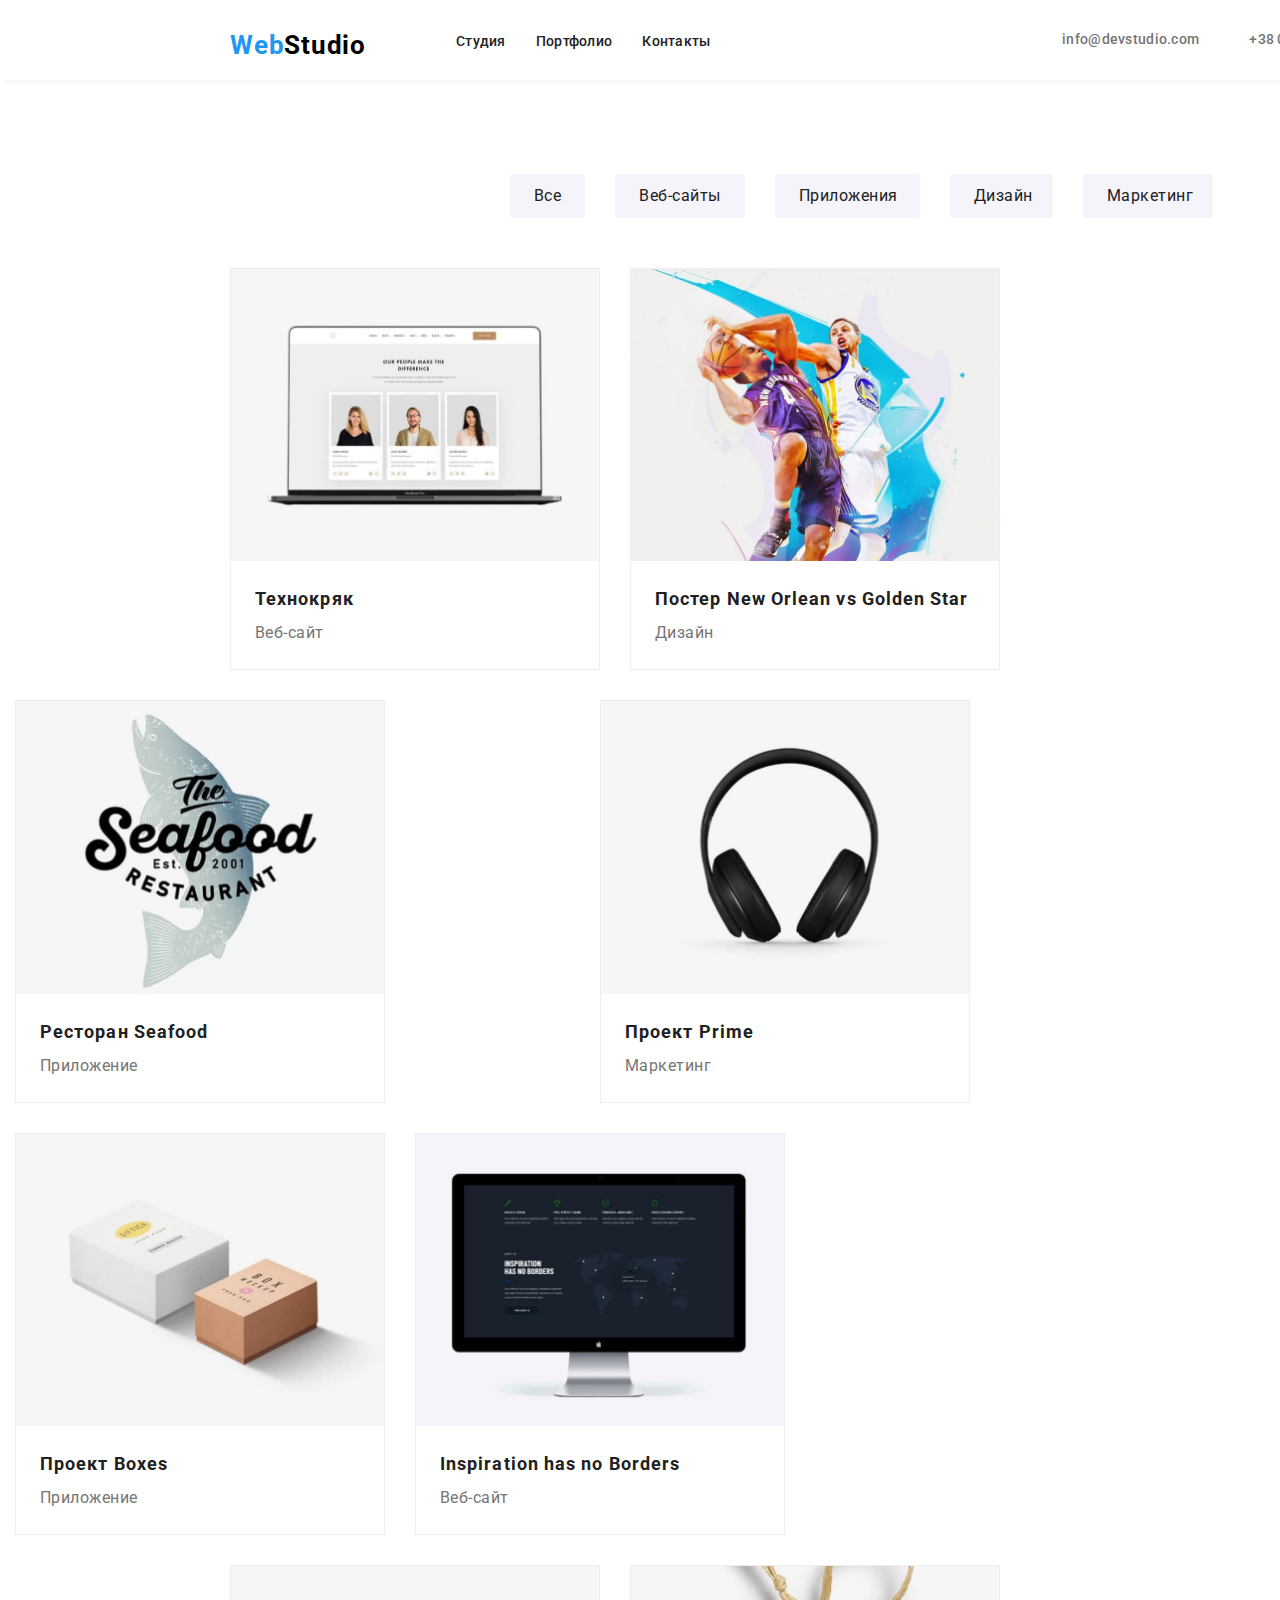
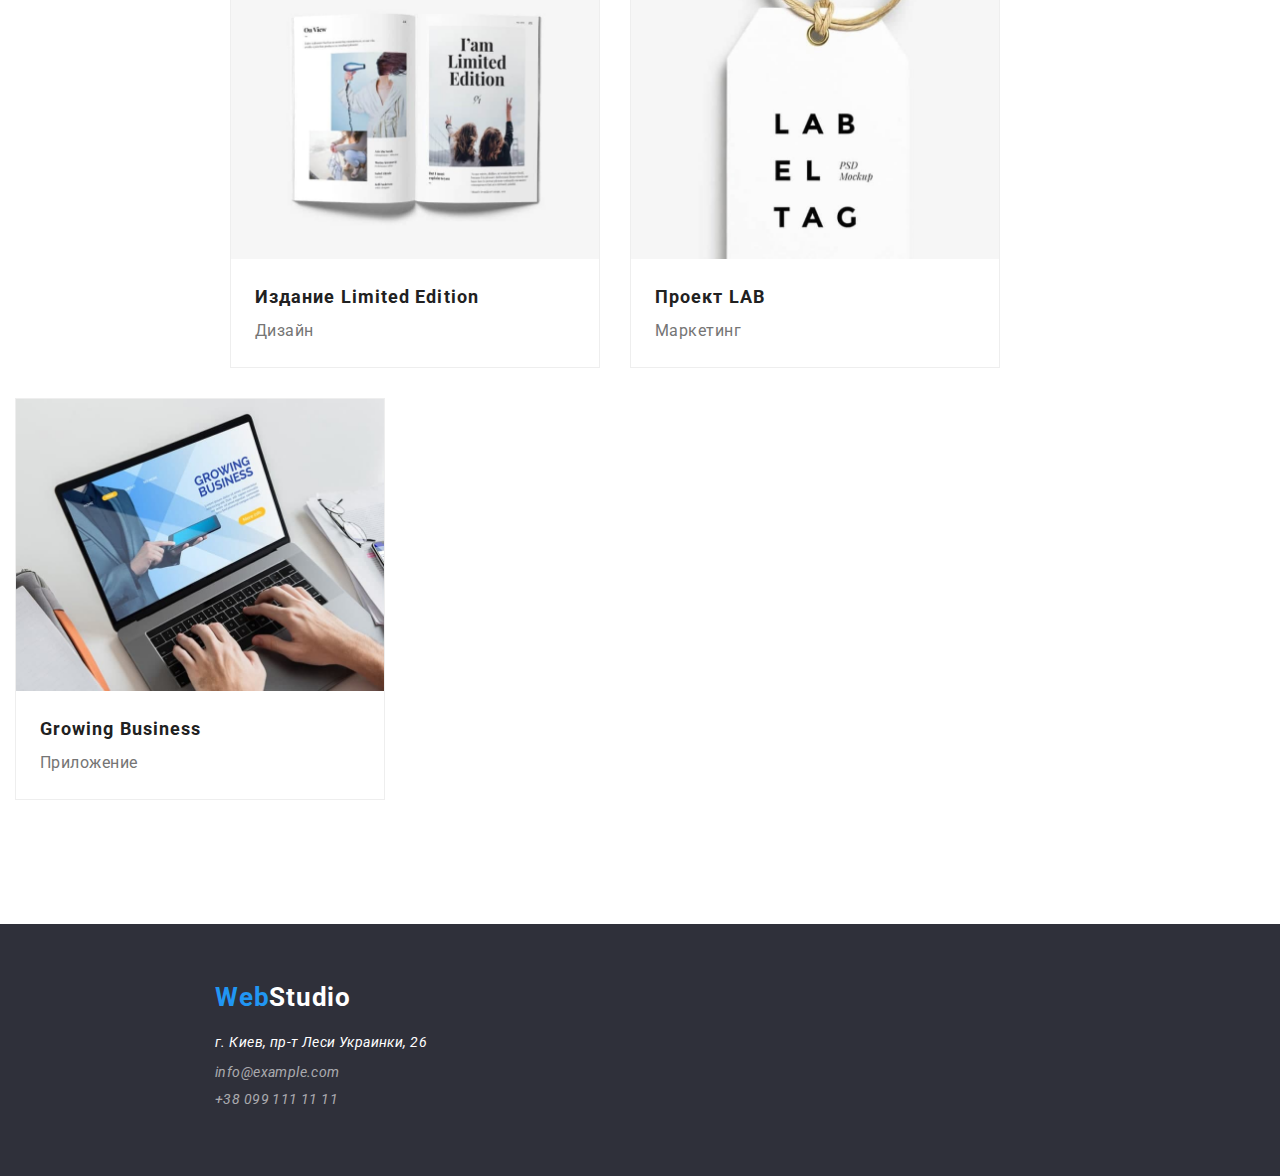
==== portfolio.html @ e4163671 "Add files via upload" ====
<!DOCTYPE html>
<html lang="en">
    <head>
        <meta charset="UTF-8">
        <meta http-equiv="X-UA-Compatible" content="IE=edge">
        <meta name="viewport" content="width=device-width, initial-scale=1.0">
        <title>Portfolio</title>
        <style>
            * {
            padding: 0;
            margin: 0;
            }
        </style>
        <link rel="preconnect" href="https://fonts.googleapis.com">
        <link rel="preconnect" href="https://fonts.gstatic.com" crossorigin>
        <link href="https://fonts.googleapis.com/css2?family=Roboto:wght@100;300;400;500;700;900&display=swap" rel="stylesheet">
        <link rel="stylesheet" href="css/modern-normalize.css">
        <link rel="stylesheet" href="css/style.css">
    </head>
<body>
    <header class="boxshadow">
    <div class="container">
        <nav class="flexwrap">
            <a class="webstudio" href="/">Web<span class="studio">Studio</span></a>

            <ul class="linki tocki flexwrap concatst-ost">
                <li class="li-ots"><a class="linki text-razmer" href="./index.html">Студия</a></li>
                <li class="li-ots"><a class="linki text-razmer" href="./portfolio.html">Портфолио</a></li>
                <li class="li-ots"><a class="linki text-razmer" href="">Контакты</a></li>
            </ul>

        <ul class="telmail flexwrap tocki concatst">
            <li class="li-ots-2"><a class="telmail text" href="mailto:info@devstudio.com">info@devstudio.com</a></li>
            <li class="li-ots-2"><a class="telmail text" href="tel:+380961111111">+38 096 111 11 11</a></li>
            </ul>
        </nav>
    </div>
    </header>
    <main>
        <!--кнопки-->
        <section class="section">
        <div class="container">
            <ul class="tocki flexwrap pad-knopki">
                <li><button class="text-button text-button-0" type="button">Все</button></li>
                <li><button class="text-button text-button-1" type="button">Веб-сайты</button></li>
                <li><button class="text-button text-button-2" type="button">Приложения</button></li>
                <li><button class="text-button text-button-3" type="button">Дизайн</button></li>
                <li><button class="text-button text-button-4" type="button">Маркетинг</button></li>
            </ul>
            <!--портфолио-->
            <ul class="tocki-1 flex-container">
                <li class="box flex-element">
                    <img src="./images/project-1.jpg" alt="изображения сайта" width="370">
                    <div class="ots-4">
                    <h2 class="zag">Технокряк</h2>
                    <p class="opis">Веб-сайт</p>
                    </div>
                </li>

                <li class="box flex-element">
                    <img src="./images/project-2.jpg" alt="изображения сайта" width="370">
                    <div class="ots-4">
                    <h2 class="zag">Постер New Orlean vs Golden Star</h2>
                    <p class="opis">Дизайн</p>
                    </div>
                </li>

                <li class="box flex-element">
                    <img src="./images/project-3.jpg" alt="изображения сайта" width="370">
                    <div class="ots-4">
                    <h2 class="zag">Ресторан Seafood</h2>
                    <p class="opis">Приложение</p>
                    </div>
                </li>

                <li class="box flex-element">
                    <img src="./images/project-4.jpg" alt="изображения сайта" width="370">
                    <div class="ots-4">
                    <h2 class="zag">Проект Prime</h2>
                    <p class="opis">Маркетинг</p>
                    </div>
                </li>

                <li class="box flex-element">
                    <img src="./images/project-5.jpg" alt="изображения сайта" width="370">
                    <div class="ots-4">
                    <h2 class="zag">Проект Boxes</h2>
                    <p class="opis">Приложение</p>
                    </div>
                </li>

                <li class="box flex-element">
                    <img src="./images/project-6.jpg" alt="изображения сайта" width="370">
                    <div class="ots-4">
                    <h2 class="zag">Inspiration has no Borders</h2>
                    <p class="opis">Веб-сайт</p>
                    </div>
                </li>

                
                <li class="box flex-element">
                    <img src="./images/project-7.jpg" alt="изображения сайта" width="370">
                    <div class="ots-4">
                    <h2 class="zag">Издание Limited Edition</h2>
                    <p class="opis">Дизайн</p>
                    </div>
                </li>

                <li class="box flex-element">
                    <img src="./images/project-8.jpg" alt="изображения сайта" width="370">
                    <div class="ots-4">
                    <h2 class="zag">Проект LAB</h2>
                    <p class="opis">Маркетинг</p>
                    </div>
                </li>

                <li class="box flex-element">
                    <img src="./images/project-9.jpg" alt="изображения сайта" width="370">
                    <div class="ots-4">
                    <h2 class="zag">Growing Business</h2>
                    <p class="opis">Приложение</p>
                    </div>
                </li>
            </ul>
        </div>
        </section>
    </main>
    <footer>
        <div class="textfooter">
            <a class="webstudio-1" href="/">Web<span class="studio-white">Studio</span></a>
            <address>
                <ul class="tocki">
                    <li class="ots-11"><a class="adress" href="https://www.google.com/maps/place/%D0%B1%D1%83%D0%BB.+%D0%9B%D0%B5%D1%81%D0%B8+%D0%A3%D0%BA%D1%80%D0%B0%D0%B8%D0%BD%D0%BA%D0%B8,+26,+%D0%9A%D0%B8%D0%B5%D0%B2,+02000">г. Киев, пр-т Леси Украинки, 26</a></li>
                    <li class="ots-11"><a class="telmail-futer" href="mailto:info@example.com">info@example.com</a></li>
                    <li class="ots-11"><a class="telmail-futer" href="tel:+380991111111">+38 099 111 11 11</a></li>
                </ul>
            </address>
        </div>
        </footer>
</body>
</html>
---- css/style.css ----
body {
    font-family: 'Roboto', sans-serif;
    color :black;
    margin: 0px;
}

.linki {
    color: #212121; /* Цвет обычной ссылки */ 
    text-decoration: none; /* Убираем подчёркивание у ссылок */
   }
.linki:hover {
    color: #2196F3; /* Цвет ссылки при наведении */ 
    }

.telmail,
.telmail text {
    font-weight: 500;
    font-size: 14px;
    line-height: 1;
    letter-spacing: 0.02em;
    text-decoration: none;
    color: #757575;
}

.tocki {
    list-style-type: none;
}

.webstudio {
    text-decoration: none;    
    font-weight: bold;
    font-size: 26px;
    line-height: 1;
    letter-spacing: 0.03em;
    color: #2196F3;
    padding-bottom: 25px;
}

.studio {
    color: black;
}

.navigat {
    margin-left: 93px;
}

.text-razmer {
    font-style: normal;
    font-weight: 500;
    font-size: 14px;
    line-height: 1;
    letter-spacing: 0.02em;    
    color: #212121;
}

.text-button {
    left: 576px;
    top: 174px;
    background: #F5F4FA;
    border-radius: 4px;
    font-size: 16px;
    line-height: 2;
    text-align: center;
    letter-spacing: 0.03em;
    color: #212121;
    cursor: pointer;
    border: none;
    padding-top: 6px;
    padding-bottom: 6px;
    padding-left: 24px;
    padding-right: 24px;
}

.text-button:hover {
    color: white;
    background:#2196F3 ;
}


.zag {
    font-size: 18px;
    line-height: 2;
    letter-spacing: 0.06em;
    color: #212121;
    padding-left: 24px;
}

.opis {
    font-style: normal;
    font-weight: normal;
    font-size: 16px;
    line-height: 2;
    letter-spacing: 0.03em;
    color: #757575;
    padding-left: 24px;
}

.mid {
    text-align: center;
    align-items: center;
}

.box {
    background: #FFFFFF;
    border: 1px solid #EEEEEE;
    box-sizing: border-box;
    width: 370px;
    left: 215px;
    top: 696px;
    margin-right : 30px;
    margin-bottom: 30px;
}

.box:nth-child(1) {
    margin-left: 215px;
}

.box:nth-child(4) {
    margin-left: 215px;
}

.box:nth-child(7) {
    margin-left: 215px;
}

.adress {
    font-size: 14px;
    line-height: 24px;
    letter-spacing: 0.03em;
    text-decoration: none;
    color: #FFFFFF;
}

header {
    width: 1600px;
    height: 80px;
    left: 0px;
    top: 0px;
    background: #FFFFFF;
}


footer {
    width: 1600px;
    height: 252px;
    left: 0px;
    background: #2F303A;
    padding-left: 215px;
    padding-top: 60px;
}

.studio-white {
    color: white;
}

.telmail-futer {
    font-size: 14px;
    line-height: 1;
    letter-spacing: 0.03em;
    color: rgba(255, 255, 255, 0.6);
    text-decoration: none;
}

.fon-knopki {
    max-width: 1600px;
    left: 0px;
    top: 80px;
    background: #2F303A;
    padding-top: 200px;
    padding-bottom: 200px;
}

.text-knopki {
    font-weight: 900;
    font-size: 44px;
    line-height: 1;
    text-align: center;
    letter-spacing: 0.06em;
    text-transform: uppercase;
    color: white;
    margin: 0px;
}

.button-index {
    background: #2196F3;
    box-shadow: 0px 4px 4px rgba(0, 0, 0, 0.15);
    border-radius: 4px;
    font-size: 16px;
    line-height: 2;
    letter-spacing: 0.06em;
    color: #FFFFFF;
    width: 200px;
    height: 50px;
    cursor: pointer;
    margin-top: 30px;
}

.text-plus {
    font-size: 14px;
    line-height: 1;
    letter-spacing: 0.03em;
    text-transform: uppercase;
    color: #212121;
    width: 270px;
}

.text-plus-opis {
    font-size: 14px;
    line-height: 1;
    letter-spacing: 0.03em;
    color: #757575;
    width: 270px;
    padding-right: 30px;

}

.text-zanimaemsya {
    font-size: 36px;
    line-height: 1;
    text-align: center;
    letter-spacing: 0.03em;
    color: #212121;
    margin: 0 auto;
    margin-bottom: 50px;
}

.name {
    font-size: 16px;
    line-height: 1;
    text-align: center;
    letter-spacing: 0.03em;
    color: #212121;
    padding-bottom: 10px;
}

.work {
    font-size: 16px;
    line-height: 1;
    text-align: center;
    letter-spacing: 0.03em;
    color: #757575;
}

.box-1 {
    width: 270px;
    left: 215px;
    top: 1635px;
    background: #FFFFFF;
    box-shadow: 0px 1px 3px rgba(0, 0, 0, 0.12), 0px 1px 1px rgba(0, 0, 0, 0.14), 0px 2px 1px rgba(0, 0, 0, 0.2);
    border-radius: 0px 0px 4px 4px;
}

.box-1:first-child {

}

.box-1:last-child {
    margin: 0px;
}

/* ховеры */
.telmail-futer:hover {
    color: #2196F3;    
}

.adress:hover {
    color: #2196F3;
}

.section {
    padding-top: 94px;
    padding-bottom: 94px;
}

.nav-box {
    width : 1200px
    height: 80px;
}

.flexwrap {
    display: flex;
    flex-wrap: wrap;
}

.li-ots {
    margin-right: 30px; 
}

.li-ots:last-child {
    margin-right: 0px;
}

.concatst {
    margin-left: auto;
    margin-right: 215px;
}

.li-ots-2 {
    margin-right: 50px;
}

.li-ots-2:last-child {
    margin-right: 0px;
}

.concatst-ost {
    margin-left: 90px;
}

.flex-container {
    display: flex;
    flex-wrap: wrap;
}

.padding {
    margin-right: 30px;
}

.padding:last-child {
    margin-right: 0px;
}

.main-box {
    width: 1230px;
    padding-left: 15px;
    padding-right: 15px;
    margin-left: auto;
    margin-right: auto;
}

.padding-plus {
    margin-right: 30px;
    display: block;
}

.padding-plus:last-child {
    margin-right: 0px;
}

.prei {

}

.ots {
    margin-left: 215px;
    margin-right: 215px;
}

.plusa {

}

.team {
    left: 0px;
    top: 1449px;
    background: #F5F4FA;
}


.container {
    margin-left: auto;
    margin-right: auto;

    padding-left: 15px;
    padding-right: 15px;
}

.pad-knopki {
    margin-left: 495px;
    margin-bottom: 50px;
}

.pad-knopki li {
    margin-right: 30px;
}

.pad-knopki li:last-child {
    margin-right: 0px;
}

.zag-1 {
    font-size: 18px;
    line-height: 2;
    letter-spacing: 0.06em;
    color: #212121;
    height: 36px;
}

img {
    display: block;
    height:auto; 
    width:100%;

}

.ots-11 {
    margin-bottom: 9px;
}

.ots-11:last-child {
    margin-bottom: 0px;
}

.webstudio-1 {
    text-decoration: none;    
    font-weight: bold;
    display: block;
    font-size: 26px;
    line-height: 1;
    letter-spacing: 0.03em;
    color: #2196F3;
    margin-bottom: 20px;
    
}

.text-button-0 {

}

.text-button-1 {
}

.text-button-2 {
    width: 145px;
}

.text-button-3 {
    width: 103px;
}

.text-button-4 {
    width: 130px;
}

.boxshadow {
    box-shadow: 0 6px 4px -4px rgb(0 0 0 / 5%)
  }


.text-zanimaemsya-1 {
    font-size: 36px;
    line-height: 1;
    text-align: center;
    letter-spacing: 0.03em;
    color: #212121;
    padding-bottom: 50px;
}

.section-1 {
    padding-top: 94px;
    padding-bottom: 94px;
}

.section-2 {
    padding-bottom: 94px;
}

nav {
    margin-left: 215px;
}

h1, h2, h3, h4, h5, h6, p, ul {
    padding: 0;
}

.ots-2 {
    padding-top: 30px;
    padding-bottom: 30px;
}

.li-ots-3 {
    margin-right: 30px;
}

.box:nth-child(3) {
    margin-right: 0px;
}

.box:nth-child(6) {
    margin-right: 0px;
}

.box:nth-child(9) {
    margin-right: 0px;
}



.zxc {
    padding-right: 30px;
}

.tocki-1 {
    list-style-type: none;
    padding-left: 0;
}

footer

.li-ots-3:first-child {
    margin: 0px;
}

.li-ots-3:last-child {
    margin: 0px;
}


.li-ots-3:first-child {
}

.li-ots-3:last-child {
    margin: 0px;
}

header {
    padding-top: 32px;
}

.ots-4 {
    padding-top: 20px;
    padding-bottom: 20px;
}
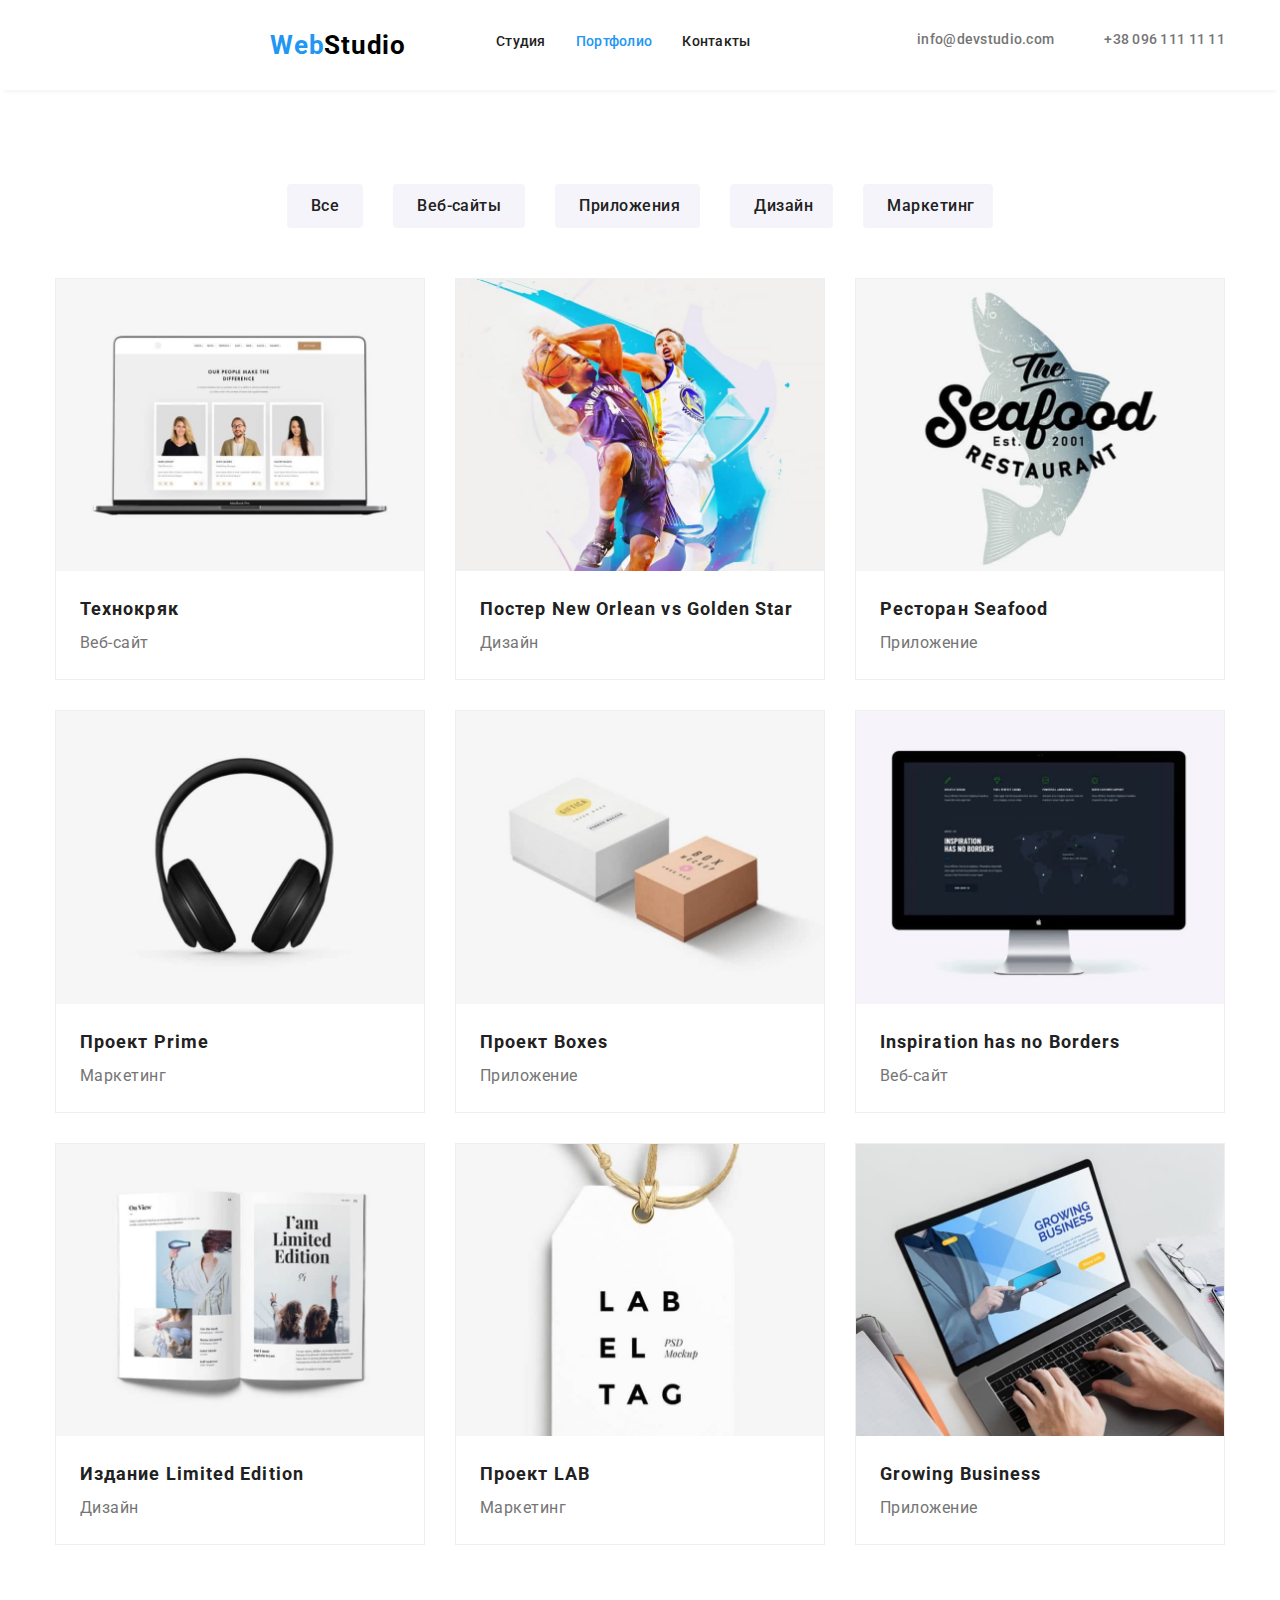
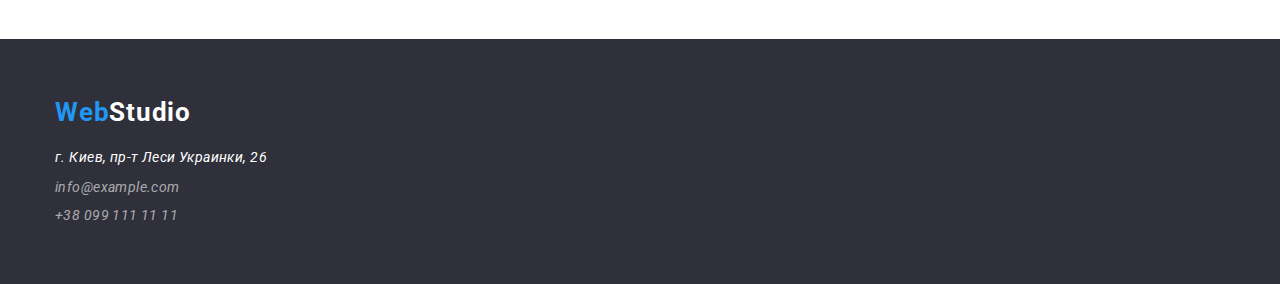
==== commit 7eea29f6: "." ====
--- a/portfolio.html
+++ b/portfolio.html
@@ -25,7 +25,7 @@
 
             <ul class="linki tocki flexwrap concatst-ost">
                 <li class="li-ots"><a class="linki text-razmer" href="./index.html">Студия</a></li>
-                <li class="li-ots"><a class="linki text-razmer" href="./portfolio.html">Портфолио</a></li>
+                <li class="li-ots"><a class="linki-1 text-razmer" href="./portfolio.html">Портфолио</a></li>
                 <li class="li-ots"><a class="linki text-razmer" href="">Контакты</a></li>
             </ul>
 
@@ -50,85 +50,85 @@
             <!--портфолио-->
             <ul class="tocki-1 flex-container">
                 <li class="box flex-element">
-                    <img src="./images/project-1.jpg" alt="изображения сайта" width="370">
+                    <a style="display: block;"><img src="./images/project-1.jpg" alt="изображения сайта" width="370">
                     <div class="ots-4">
                     <h2 class="zag">Технокряк</h2>
                     <p class="opis">Веб-сайт</p>
-                    </div>
+                    </div></a>
                 </li>
 
                 <li class="box flex-element">
-                    <img src="./images/project-2.jpg" alt="изображения сайта" width="370">
+                    <a style="display: block;"><img src="./images/project-2.jpg" alt="изображения сайта" width="370">
                     <div class="ots-4">
                     <h2 class="zag">Постер New Orlean vs Golden Star</h2>
                     <p class="opis">Дизайн</p>
-                    </div>
+                    </div></a>
                 </li>
 
                 <li class="box flex-element">
-                    <img src="./images/project-3.jpg" alt="изображения сайта" width="370">
+                    <a style="display: block;"><img src="./images/project-3.jpg" alt="изображения сайта" width="370">
                     <div class="ots-4">
                     <h2 class="zag">Ресторан Seafood</h2>
                     <p class="opis">Приложение</p>
-                    </div>
+                    </div></a>
                 </li>
 
                 <li class="box flex-element">
-                    <img src="./images/project-4.jpg" alt="изображения сайта" width="370">
+                    <a style="display: block;"><img src="./images/project-4.jpg" alt="изображения сайта" width="370">
                     <div class="ots-4">
                     <h2 class="zag">Проект Prime</h2>
                     <p class="opis">Маркетинг</p>
-                    </div>
+                    </div></a>
                 </li>
 
                 <li class="box flex-element">
-                    <img src="./images/project-5.jpg" alt="изображения сайта" width="370">
+                    <a style="display: block;"><img src="./images/project-5.jpg" alt="изображения сайта" width="370">
                     <div class="ots-4">
                     <h2 class="zag">Проект Boxes</h2>
                     <p class="opis">Приложение</p>
-                    </div>
+                    </div></a>
                 </li>
 
                 <li class="box flex-element">
-                    <img src="./images/project-6.jpg" alt="изображения сайта" width="370">
+                    <a style="display: block;"><img src="./images/project-6.jpg" alt="изображения сайта" width="370">
                     <div class="ots-4">
                     <h2 class="zag">Inspiration has no Borders</h2>
                     <p class="opis">Веб-сайт</p>
-                    </div>
+                    </div></a>
                 </li>
 
                 
                 <li class="box flex-element">
-                    <img src="./images/project-7.jpg" alt="изображения сайта" width="370">
+                    <a style="display: block;"><img src="./images/project-7.jpg" alt="изображения сайта" width="370">
                     <div class="ots-4">
                     <h2 class="zag">Издание Limited Edition</h2>
                     <p class="opis">Дизайн</p>
-                    </div>
+                    </div></a>
                 </li>
 
                 <li class="box flex-element">
-                    <img src="./images/project-8.jpg" alt="изображения сайта" width="370">
+                    <a style="display: block;"><img src="./images/project-8.jpg" alt="изображения сайта" width="370">
                     <div class="ots-4">
                     <h2 class="zag">Проект LAB</h2>
                     <p class="opis">Маркетинг</p>
-                    </div>
+                    </div></a>
                 </li>
 
                 <li class="box flex-element">
-                    <img src="./images/project-9.jpg" alt="изображения сайта" width="370">
+                    <a style="display: block;"><img src="./images/project-9.jpg" alt="изображения сайта" width="370">
                     <div class="ots-4">
                     <h2 class="zag">Growing Business</h2>
                     <p class="opis">Приложение</p>
-                    </div>
+                    </div></a>
                 </li>
             </ul>
         </div>
         </section>
     </main>
     <footer>
-        <div class="textfooter">
+        <div class="container">
             <a class="webstudio-1" href="/">Web<span class="studio-white">Studio</span></a>
-            <address>
+            <address>   
                 <ul class="tocki">
                     <li class="ots-11"><a class="adress" href="https://www.google.com/maps/place/%D0%B1%D1%83%D0%BB.+%D0%9B%D0%B5%D1%81%D0%B8+%D0%A3%D0%BA%D1%80%D0%B0%D0%B8%D0%BD%D0%BA%D0%B8,+26,+%D0%9A%D0%B8%D0%B5%D0%B2,+02000">г. Киев, пр-т Леси Украинки, 26</a></li>
                     <li class="ots-11"><a class="telmail-futer" href="mailto:info@example.com">info@example.com</a></li>
--- a/css/style.css
+++ b/css/style.css
@@ -33,7 +33,6 @@
     line-height: 1;
     letter-spacing: 0.03em;
     color: #2196F3;
-    padding-bottom: 25px;
 }
 
 .studio {
@@ -54,8 +53,6 @@
 }
 
 .text-button {
-    left: 576px;
-    top: 174px;
     background: #F5F4FA;
     border-radius: 4px;
     font-size: 16px;
@@ -69,6 +66,7 @@
     padding-bottom: 6px;
     padding-left: 24px;
     padding-right: 24px;
+    font-weight: 500;
 }
 
 .text-button:hover {
@@ -111,16 +109,17 @@
     margin-bottom: 30px;
 }
 
-.box:nth-child(1) {
-    margin-left: 215px;
-}
-
-.box:nth-child(4) {
-    margin-left: 215px;
-}
 
 .box:nth-child(7) {
-    margin-left: 215px;
+    margin-bottom: 0px;
+}
+
+.box:nth-child(8) {
+    margin-bottom: 0px;
+}
+
+.box:nth-child(9) {
+    margin-bottom: 0px;
 }
 
 .adress {
@@ -132,21 +131,16 @@
 }
 
 header {
-    width: 1600px;
-    height: 80px;
-    left: 0px;
-    top: 0px;
     background: #FFFFFF;
+    padding-top: 32px;
+    padding-bottom: 32px;
 }
 
 
 footer {
-    width: 1600px;
-    height: 252px;
-    left: 0px;
     background: #2F303A;
-    padding-left: 215px;
     padding-top: 60px;
+    padding-bottom: 60px;
 }
 
 .studio-white {
@@ -179,6 +173,7 @@
     text-transform: uppercase;
     color: white;
     margin: 0px;
+    margin-bottom: 40px;
 }
 
 .button-index {
@@ -192,7 +187,8 @@
     width: 200px;
     height: 50px;
     cursor: pointer;
-    margin-top: 30px;
+    display: block;
+    margin: auto;
 }
 
 .text-plus {
@@ -210,8 +206,6 @@
     letter-spacing: 0.03em;
     color: #757575;
     width: 270px;
-    padding-right: 30px;
-
 }
 
 .text-zanimaemsya {
@@ -243,16 +237,11 @@
 
 .box-1 {
     width: 270px;
-    left: 215px;
-    top: 1635px;
     background: #FFFFFF;
     box-shadow: 0px 1px 3px rgba(0, 0, 0, 0.12), 0px 1px 1px rgba(0, 0, 0, 0.14), 0px 2px 1px rgba(0, 0, 0, 0.2);
     border-radius: 0px 0px 4px 4px;
 }
 
-.box-1:first-child {
-
-}
 
 .box-1:last-child {
     margin: 0px;
@@ -286,13 +275,17 @@
     margin-right: 30px; 
 }
 
+.li-ots {
+
+}
+
+
 .li-ots:last-child {
     margin-right: 0px;
 }
 
 .concatst {
-    margin-left: auto;
-    margin-right: 215px;
+    margin-left: auto
 }
 
 .li-ots-2 {
@@ -338,7 +331,7 @@
 }
 
 .prei {
-
+    padding-top: 0px;
 }
 
 .ots {
@@ -360,14 +353,14 @@
 .container {
     margin-left: auto;
     margin-right: auto;
-
     padding-left: 15px;
     padding-right: 15px;
+    width: 1200px;
 }
 
 .pad-knopki {
-    margin-left: 495px;
     margin-bottom: 50px;
+    justify-content: center;
 }
 
 .pad-knopki li {
@@ -443,7 +436,7 @@
     text-align: center;
     letter-spacing: 0.03em;
     color: #212121;
-    padding-bottom: 50px;
+    margin-bottom: 50px;
 }
 
 .section-1 {
@@ -495,29 +488,42 @@
     padding-left: 0;
 }
 
-footer
-
-.li-ots-3:first-child {
-    margin: 0px;
-}
-
 .li-ots-3:last-child {
     margin: 0px;
-}
-
-
-.li-ots-3:first-child {
-}
-
-.li-ots-3:last-child {
-    margin: 0px;
-}
-
-header {
-    padding-top: 32px;
 }
 
 .ots-4 {
     padding-top: 20px;
     padding-bottom: 20px;
+}
+
+.flexwrap-1 {
+    display: flex;
+}
+
+.flexwrap-3 {
+    display: flex;
+    justify-items: end;
+}
+
+.flexwrap-4 {
+    display: flex;
+    justify-content: center;
+}
+
+.linki-1 {
+    color: #2196F3; /* Цвет обычной ссылки */ 
+    text-decoration: none; /* Убираем подчёркивание у ссылок */
+   }
+.linki-1:hover {
+    color: #2196F3; /* Цвет ссылки при наведении */ 
+    }
+
+.text-razmer-mail {
+    font-style: normal;
+    font-weight: 500;
+    font-size: 14px;
+    line-height: 1;
+    letter-spacing: 0.02em;    
+    color: #757575;
 }